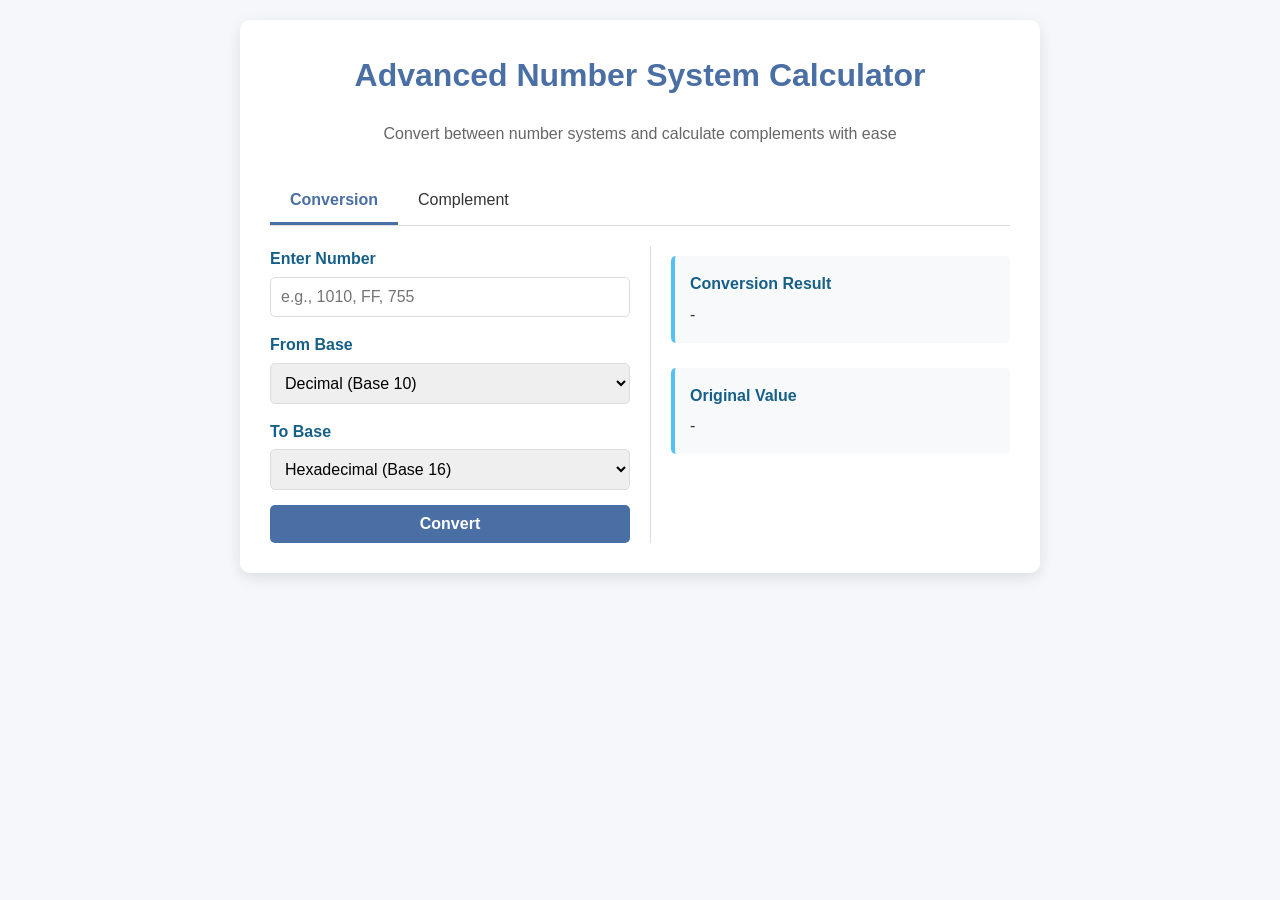
==== index.html @ 7c6caaec "v1" ====
<!DOCTYPE html>
<html lang="en">
<head>
    <meta charset="UTF-8">
    <meta name="viewport" content="width=device-width, initial-scale=1.0">
    <title>Advanced Number System Calculator</title>
    <style>
        :root {
            --primary-color: #4a6fa5;
            --secondary-color: #166088;
            --accent-color: #4fc3f7;
            --background-color: #f5f7fa;
            --text-color: #333;
            --border-color: #ddd;
            --error-color: #e53935;
            --success-color: #43a047;
        }

        * {
            box-sizing: border-box;
            margin: 0;
            padding: 0;
            font-family: 'Segoe UI', Tahoma, Geneva, Verdana, sans-serif;
        }

        body {
            background-color: var(--background-color);
            color: var(--text-color);
            line-height: 1.6;
            padding: 20px;
        }

        .container {
            max-width: 800px;
            margin: 0 auto;
            background: white;
            border-radius: 10px;
            box-shadow: 0 5px 15px rgba(0, 0, 0, 0.1);
            padding: 30px;
        }

        h1 {
            color: var(--primary-color);
            text-align: center;
            margin-bottom: 20px;
        }

        .description {
            text-align: center;
            margin-bottom: 30px;
            color: #666;
        }

        .calculator {
            display: grid;
            grid-template-columns: 1fr 1fr;
            gap: 20px;
        }

        .input-section, .output-section {
            display: flex;
            flex-direction: column;
            gap: 15px;
        }

        .output-section {
            border-left: 1px solid var(--border-color);
            padding-left: 20px;
        }

        .form-group {
            display: flex;
            flex-direction: column;
            gap: 5px;
        }

        label {
            font-weight: 600;
            color: var(--secondary-color);
        }

        input, select, button {
            padding: 10px;
            border: 1px solid var(--border-color);
            border-radius: 5px;
            font-size: 16px;
        }

        input:focus, select:focus {
            outline: none;
            border-color: var(--accent-color);
            box-shadow: 0 0 0 2px rgba(79, 195, 247, 0.2);
        }

        button {
            background-color: var(--primary-color);
            color: white;
            border: none;
            cursor: pointer;
            font-weight: 600;
            transition: background-color 0.3s;
        }

        button:hover {
            background-color: var(--secondary-color);
        }

        .result {
            margin-top: 10px;
            padding: 15px;
            background-color: #f8f9fa;
            border-radius: 5px;
            border-left: 4px solid var(--accent-color);
        }

        .result-title {
            font-weight: 600;
            margin-bottom: 5px;
            color: var(--secondary-color);
        }

        .error {
            color: var(--error-color);
            font-size: 14px;
            margin-top: 5px;
        }

        .success {
            color: var(--success-color);
        }

        .tabs {
            display: flex;
            margin-bottom: 20px;
            border-bottom: 1px solid var(--border-color);
        }

        .tab {
            padding: 10px 20px;
            cursor: pointer;
            border-bottom: 3px solid transparent;
            transition: all 0.3s;
        }

        .tab.active {
            border-bottom: 3px solid var(--primary-color);
            font-weight: 600;
            color: var(--primary-color);
        }

        .tab-content {
            display: none;
        }

        .tab-content.active {
            display: block;
        }

        @media (max-width: 768px) {
            .calculator {
                grid-template-columns: 1fr;
            }

            .output-section {
                border-left: none;
                border-top: 1px solid var(--border-color);
                padding-left: 0;
                padding-top: 20px;
            }
        }
    </style>
</head>
<body>
    <div class="container">
        <h1>Advanced Number System Calculator</h1>
        <p class="description">Convert between number systems and calculate complements with ease</p>

        <div class="tabs">
            <div class="tab active" data-tab="conversion">Conversion</div>
            <div class="tab" data-tab="complement">Complement</div>
        </div>

        <div class="tab-content active" id="conversion-tab">
            <div class="calculator">
                <div class="input-section">
                    <div class="form-group">
                        <label for="input-value">Enter Number</label>
                        <input type="text" id="input-value" placeholder="e.g., 1010, FF, 755">
                    </div>

                    <div class="form-group">
                        <label for="from-base">From Base</label>
                        <select id="from-base">
                            <option value="2">Binary (Base 2)</option>
                            <option value="8">Octal (Base 8)</option>
                            <option value="10" selected>Decimal (Base 10)</option>
                            <option value="16">Hexadecimal (Base 16)</option>
                        </select>
                    </div>

                    <div class="form-group">
                        <label for="to-base">To Base</label>
                        <select id="to-base">
                            <option value="2">Binary (Base 2)</option>
                            <option value="8">Octal (Base 8)</option>
                            <option value="10">Decimal (Base 10)</option>
                            <option value="16" selected>Hexadecimal (Base 16)</option>
                        </select>
                    </div>

                    <button id="convert-btn">Convert</button>
                </div>

                <div class="output-section">
                    <div class="result">
                        <div class="result-title">Conversion Result</div>
                        <div id="conversion-result">-</div>
                    </div>

                    <div class="result">
                        <div class="result-title">Original Value</div>
                        <div id="original-value">-</div>
                    </div>
                </div>
            </div>
        </div>

        <div class="tab-content" id="complement-tab">
            <div class="calculator">
                <div class="input-section">
                    <div class="form-group">
                        <label for="complement-input">Enter Number</label>
                        <input type="text" id="complement-input" placeholder="e.g., 1010, FF, 755">
                    </div>

                    <div class="form-group">
                        <label for="complement-base">Base</label>
                        <select id="complement-base">
                            <option value="2">Binary (Base 2)</option>
                            <option value="8">Octal (Base 8)</option>
                            <option value="10" selected>Decimal (Base 10)</option>
                            <option value="16">Hexadecimal (Base 16)</option>
                        </select>
                    </div>

                    <div class="form-group">
                        <label>Complement Type</label>
                        <div style="display: flex; gap: 10px;">
                            <label style="display: flex; align-items: center; gap: 5px;">
                                <input type="radio" name="complement-type" value="r-1" checked> 
                                <span>(r-1)'s Complement</span>
                            </label>
                            <label style="display: flex; align-items: center; gap: 5px;">
                                <input type="radio" name="complement-type" value="r"> 
                                <span>r's Complement</span>
                            </label>
                        </div>
                    </div>

                    <button id="calculate-complement-btn">Calculate Complement</button>
                </div>

                <div class="output-section">
                    <div class="result">
                        <div class="result-title">Complement Result</div>
                        <div id="complement-result">-</div>
                    </div>

                    <div class="result">
                        <div class="result-title">Explanation</div>
                        <div id="complement-explanation">-</div>
                    </div>
                </div>
            </div>
        </div>
    </div>

    <script>
        document.addEventListener('DOMContentLoaded', function() {
            // Tab switching functionality
            const tabs = document.querySelectorAll('.tab');
            tabs.forEach(tab => {
                tab.addEventListener('click', function() {
                    // Remove active class from all tabs and content
                    document.querySelectorAll('.tab').forEach(t => t.classList.remove('active'));
                    document.querySelectorAll('.tab-content').forEach(c => c.classList.remove('active'));
                    
                    // Add active class to clicked tab and corresponding content
                    this.classList.add('active');
                    const tabId = this.getAttribute('data-tab');
                    document.getElementById(`${tabId}-tab`).classList.add('active');
                });
            });

            // Conversion functionality
            document.getElementById('convert-btn').addEventListener('click', performConversion);
            
            // Complement functionality
            document.getElementById('calculate-complement-btn').addEventListener('click', calculateComplement);

            // Allow Enter key to trigger conversion
            document.getElementById('input-value').addEventListener('keypress', function(e) {
                if (e.key === 'Enter') performConversion();
            });

            document.getElementById('complement-input').addEventListener('keypress', function(e) {
                if (e.key === 'Enter') calculateComplement();
            });
        });

        function performConversion() {
            const inputValue = document.getElementById('input-value').value.trim();
            const fromBase = parseInt(document.getElementById('from-base').value);
            const toBase = parseInt(document.getElementById('to-base').value);
            
            // Clear previous errors
            document.getElementById('conversion-result').className = '';
            document.getElementById('original-value').className = '';
            
            if (!inputValue) {
                showError('conversion-result', 'Please enter a number');
                return;
            }
            
            try {
                // Convert to decimal first
                let decimalValue;
                if (fromBase === 10) {
                    decimalValue = parseFloat(inputValue);
                    if (isNaN(decimalValue)) throw new Error('Invalid decimal number');
                } else {
                    decimalValue = parseInt(inputValue, fromBase);
                    if (isNaN(decimalValue)) throw new Error(`Invalid base-${fromBase} number`);
                }
                
                // Convert from decimal to target base
                let result;
                if (toBase === 10) {
                    result = decimalValue.toString();
                } else if (toBase === 2 || toBase === 8 || toBase === 16) {
                    if (Number.isInteger(decimalValue)) {
                        result = decimalValue.toString(toBase).toUpperCase();
                    } else {
                        // Handle fractional numbers for non-decimal bases
                        const integerPart = Math.floor(decimalValue);
                        const fractionalPart = decimalValue - integerPart;
                        
                        let integerStr = integerPart.toString(toBase).toUpperCase();
                        let fractionalStr = '';
                        
                        if (fractionalPart > 0) {
                            fractionalStr = '.';
                            let currentFraction = fractionalPart;
                            let precision = 10; // Max digits after point
                            
                            while (precision-- > 0 && currentFraction > 0) {
                                currentFraction *= toBase;
                                const digit = Math.floor(currentFraction);
                                fractionalStr += digit.toString(toBase).toUpperCase();
                                currentFraction -= digit;
                            }
                        }
                        
                        result = integerStr + fractionalStr;
                    }
                } else {
                    throw new Error('Unsupported target base');
                }
                
                // Display results
                document.getElementById('conversion-result').textContent = result;
                document.getElementById('original-value').textContent = 
                    `Base ${fromBase}: ${inputValue} → Base ${toBase}: ${result}`;
                
                // Highlight the result
                document.getElementById('conversion-result').classList.add('success');
            } catch (error) {
                showError('conversion-result', error.message);
            }
        }

        function calculateComplement() {
            const inputValue = document.getElementById('complement-input').value.trim();
            const base = parseInt(document.getElementById('complement-base').value);
            const complementType = document.querySelector('input[name="complement-type"]:checked').value;
            
            // Clear previous errors
            document.getElementById('complement-result').className = '';
            document.getElementById('complement-explanation').className = '';
            
            if (!inputValue) {
                showError('complement-result', 'Please enter a number');
                return;
            }
            
            try {
                // Validate input based on base
                const validChars = {
                    2: /^[01.]+$/,
                    8: /^[0-7.]+$/,
                    10: /^[0-9.]+$/,
                    16: /^[0-9A-Fa-f.]+$/
                }[base];
                
                if (!validChars.test(inputValue)) {
                    throw new Error(`Invalid character for base-${base} number`);
                }
                
                let result, explanation;
                
                if (complementType === 'r-1') {
                    // Calculate (r-1)'s complement (diminished radix complement)
                    if (inputValue.includes('.')) {
                        throw new Error('Fractional numbers not supported for complements');
                    }
                    
                    const digits = inputValue.split('');
                    const complementedDigits = digits.map(d => {
                        const digitValue = parseInt(d, base);
                        const complementedValue = (base - 1) - digitValue;
                        return complementedValue.toString(base).toUpperCase();
                    });
                    
                    result = complementedDigits.join('');
                    explanation = `(r-1)'s complement (diminished radix complement) is calculated by subtracting each digit from ${base-1} (the highest digit in base-${base}).`;
                } else {
                    // Calculate r's complement (radix complement)
                    if (inputValue.includes('.')) {
                        throw new Error('Fractional numbers not supported for complements');
                    }
                    
                    // First calculate (r-1)'s complement
                    const digits = inputValue.split('');
                    const complementedDigits = digits.map(d => {
                        const digitValue = parseInt(d, base);
                        const complementedValue = (base - 1) - digitValue;
                        return complementedValue.toString(base).toUpperCase();
                    });
                    
                    // Then add 1 to get r's complement
                    let carry = 1;
                    let resultDigits = [];
                    
                    for (let i = complementedDigits.length - 1; i >= 0; i--) {
                        let digitValue = parseInt(complementedDigits[i], base) + carry;
                        carry = Math.floor(digitValue / base);
                        digitValue = digitValue % base;
                        resultDigits.unshift(digitValue.toString(base).toUpperCase());
                    }
                    
                    if (carry > 0) {
                        resultDigits.unshift(carry.toString(base).toUpperCase());
                    }
                    
                    result = resultDigits.join('');
                    explanation = `r's complement (radix complement) is calculated by first finding the (r-1)'s complement (subtracting each digit from ${base-1}) and then adding 1 to the result.`;
                }
                
                // Display results
                document.getElementById('complement-result').textContent = result;
                document.getElementById('complement-explanation').textContent = explanation;
                
                // Highlight the result
                document.getElementById('complement-result').classList.add('success');
            } catch (error) {
                showError('complement-result', error.message);
            }
        }

        function showError(elementId, message) {
            const element = document.getElementById(elementId);
            element.textContent = message;
            element.className = 'error';
        }
    </script>
</body>
</html>
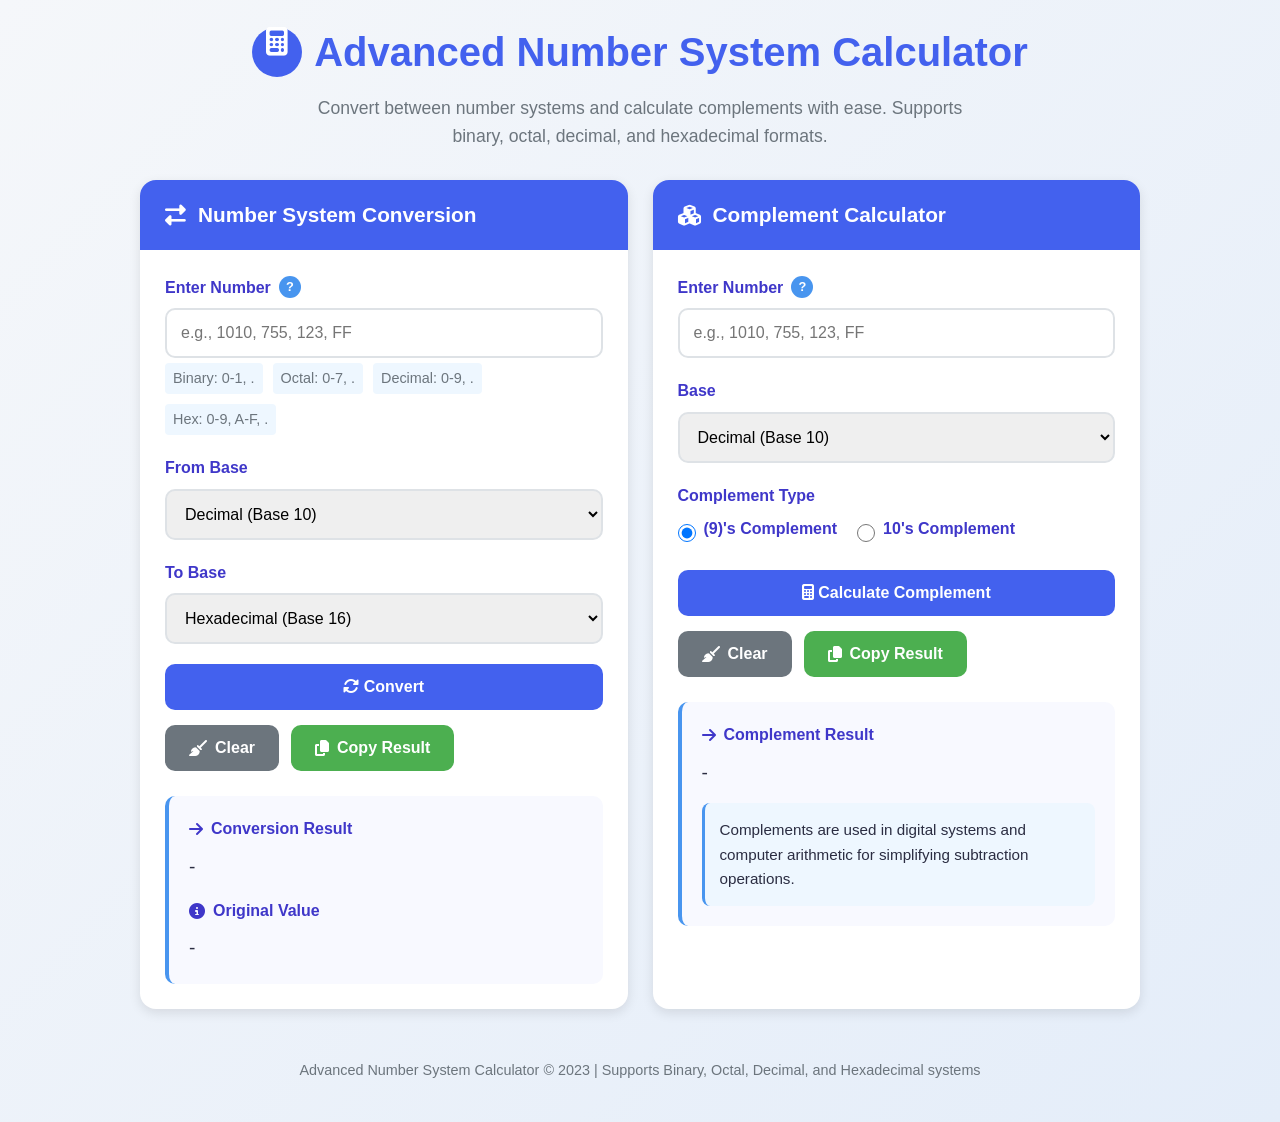
==== commit 8f4d4e7e: "v2" ====
--- a/index.html
+++ b/index.html
@@ -4,474 +4,152 @@
     <meta charset="UTF-8">
     <meta name="viewport" content="width=device-width, initial-scale=1.0">
     <title>Advanced Number System Calculator</title>
-    <style>
-        :root {
-            --primary-color: #4a6fa5;
-            --secondary-color: #166088;
-            --accent-color: #4fc3f7;
-            --background-color: #f5f7fa;
-            --text-color: #333;
-            --border-color: #ddd;
-            --error-color: #e53935;
-            --success-color: #43a047;
-        }
-
-        * {
-            box-sizing: border-box;
-            margin: 0;
-            padding: 0;
-            font-family: 'Segoe UI', Tahoma, Geneva, Verdana, sans-serif;
-        }
-
-        body {
-            background-color: var(--background-color);
-            color: var(--text-color);
-            line-height: 1.6;
-            padding: 20px;
-        }
-
-        .container {
-            max-width: 800px;
-            margin: 0 auto;
-            background: white;
-            border-radius: 10px;
-            box-shadow: 0 5px 15px rgba(0, 0, 0, 0.1);
-            padding: 30px;
-        }
-
-        h1 {
-            color: var(--primary-color);
-            text-align: center;
-            margin-bottom: 20px;
-        }
-
-        .description {
-            text-align: center;
-            margin-bottom: 30px;
-            color: #666;
-        }
-
-        .calculator {
-            display: grid;
-            grid-template-columns: 1fr 1fr;
-            gap: 20px;
-        }
-
-        .input-section, .output-section {
-            display: flex;
-            flex-direction: column;
-            gap: 15px;
-        }
-
-        .output-section {
-            border-left: 1px solid var(--border-color);
-            padding-left: 20px;
-        }
-
-        .form-group {
-            display: flex;
-            flex-direction: column;
-            gap: 5px;
-        }
-
-        label {
-            font-weight: 600;
-            color: var(--secondary-color);
-        }
-
-        input, select, button {
-            padding: 10px;
-            border: 1px solid var(--border-color);
-            border-radius: 5px;
-            font-size: 16px;
-        }
-
-        input:focus, select:focus {
-            outline: none;
-            border-color: var(--accent-color);
-            box-shadow: 0 0 0 2px rgba(79, 195, 247, 0.2);
-        }
-
-        button {
-            background-color: var(--primary-color);
-            color: white;
-            border: none;
-            cursor: pointer;
-            font-weight: 600;
-            transition: background-color 0.3s;
-        }
-
-        button:hover {
-            background-color: var(--secondary-color);
-        }
-
-        .result {
-            margin-top: 10px;
-            padding: 15px;
-            background-color: #f8f9fa;
-            border-radius: 5px;
-            border-left: 4px solid var(--accent-color);
-        }
-
-        .result-title {
-            font-weight: 600;
-            margin-bottom: 5px;
-            color: var(--secondary-color);
-        }
-
-        .error {
-            color: var(--error-color);
-            font-size: 14px;
-            margin-top: 5px;
-        }
-
-        .success {
-            color: var(--success-color);
-        }
-
-        .tabs {
-            display: flex;
-            margin-bottom: 20px;
-            border-bottom: 1px solid var(--border-color);
-        }
-
-        .tab {
-            padding: 10px 20px;
-            cursor: pointer;
-            border-bottom: 3px solid transparent;
-            transition: all 0.3s;
-        }
-
-        .tab.active {
-            border-bottom: 3px solid var(--primary-color);
-            font-weight: 600;
-            color: var(--primary-color);
-        }
-
-        .tab-content {
-            display: none;
-        }
-
-        .tab-content.active {
-            display: block;
-        }
-
-        @media (max-width: 768px) {
-            .calculator {
-                grid-template-columns: 1fr;
-            }
-
-            .output-section {
-                border-left: none;
-                border-top: 1px solid var(--border-color);
-                padding-left: 0;
-                padding-top: 20px;
-            }
-        }
-    </style>
+    <link rel="stylesheet" href="https://cdnjs.cloudflare.com/ajax/libs/font-awesome/6.4.0/css/all.min.css">
+    <link rel="stylesheet" href="styles.css">
 </head>
 <body>
     <div class="container">
-        <h1>Advanced Number System Calculator</h1>
-        <p class="description">Convert between number systems and calculate complements with ease</p>
+        <header>
+            <h1><i class="fas fa-calculator"></i> Advanced Number System Calculator</h1>
+            <p>Convert between number systems and calculate complements with ease. Supports binary, octal, decimal, and hexadecimal formats.</p>
+        </header>
 
-        <div class="tabs">
-            <div class="tab active" data-tab="conversion">Conversion</div>
-            <div class="tab" data-tab="complement">Complement</div>
-        </div>
-
-        <div class="tab-content active" id="conversion-tab">
-            <div class="calculator">
-                <div class="input-section">
+        <div class="card-container">
+            <!-- Conversion Card -->
+            <div class="card">
+                <div class="card-header">
+                    <i class="fas fa-exchange-alt"></i> Number System Conversion
+                </div>
+                <div class="card-body">
                     <div class="form-group">
-                        <label for="input-value">Enter Number</label>
-                        <input type="text" id="input-value" placeholder="e.g., 1010, FF, 755">
+                        <label for="input-value">
+                            Enter Number
+                            <span class="info-badge" title="Examples: Binary (1010.11), Octal (755.4), Decimal (123.45), Hex (FF.A)">?</span>
+                        </label>
+                        <input type="text" id="input-value" class="form-control" placeholder="e.g., 1010, 755, 123, FF">
+                        <div class="base-examples">
+                            <span class="base-example">Binary: 0-1, .</span>
+                            <span class="base-example">Octal: 0-7, .</span>
+                            <span class="base-example">Decimal: 0-9, .</span>
+                            <span class="base-example">Hex: 0-9, A-F, .</span>
+                        </div>
                     </div>
-
+                    
                     <div class="form-group">
                         <label for="from-base">From Base</label>
-                        <select id="from-base">
+                        <select id="from-base" class="form-control">
                             <option value="2">Binary (Base 2)</option>
                             <option value="8">Octal (Base 8)</option>
                             <option value="10" selected>Decimal (Base 10)</option>
                             <option value="16">Hexadecimal (Base 16)</option>
                         </select>
                     </div>
-
+                    
                     <div class="form-group">
                         <label for="to-base">To Base</label>
-                        <select id="to-base">
+                        <select id="to-base" class="form-control">
                             <option value="2">Binary (Base 2)</option>
                             <option value="8">Octal (Base 8)</option>
                             <option value="10">Decimal (Base 10)</option>
                             <option value="16" selected>Hexadecimal (Base 16)</option>
                         </select>
                     </div>
-
-                    <button id="convert-btn">Convert</button>
-                </div>
-
-                <div class="output-section">
-                    <div class="result">
-                        <div class="result-title">Conversion Result</div>
-                        <div id="conversion-result">-</div>
+                    
+                    <button id="convert-btn" class="btn btn-block">
+                        <i class="fas fa-sync-alt"></i> Convert
+                    </button>
+                    
+                    <div class="btn-group">
+                        <button id="clear-conversion" class="btn btn-clear">
+                            <i class="fas fa-broom"></i> Clear
+                        </button>
+                        <button id="copy-conversion" class="btn btn-copy">
+                            <i class="fas fa-copy"></i> Copy Result
+                        </button>
                     </div>
-
-                    <div class="result">
-                        <div class="result-title">Original Value</div>
-                        <div id="original-value">-</div>
+                    
+                    <div class="result-container">
+                        <div class="result-title">
+                            <i class="fas fa-arrow-right"></i> Conversion Result
+                        </div>
+                        <div id="conversion-result" class="result-content">-</div>
+                        <div class="result-title" style="margin-top: 15px;">
+                            <i class="fas fa-info-circle"></i> Original Value
+                        </div>
+                        <div id="original-value" class="result-content">-</div>
                     </div>
                 </div>
             </div>
-        </div>
-
-        <div class="tab-content" id="complement-tab">
-            <div class="calculator">
-                <div class="input-section">
+            
+            <!-- Complement Card -->
+            <div class="card">
+                <div class="card-header">
+                    <i class="fas fa-cubes"></i> Complement Calculator
+                </div>
+                <div class="card-body">
                     <div class="form-group">
-                        <label for="complement-input">Enter Number</label>
-                        <input type="text" id="complement-input" placeholder="e.g., 1010, FF, 755">
+                        <label for="complement-input">
+                            Enter Number
+                            <span class="info-badge" title="Only integer numbers are supported for complement calculations">?</span>
+                        </label>
+                        <input type="text" id="complement-input" class="form-control" placeholder="e.g., 1010, 755, 123, FF">
                     </div>
-
+                    
                     <div class="form-group">
                         <label for="complement-base">Base</label>
-                        <select id="complement-base">
+                        <select id="complement-base" class="form-control">
                             <option value="2">Binary (Base 2)</option>
                             <option value="8">Octal (Base 8)</option>
                             <option value="10" selected>Decimal (Base 10)</option>
                             <option value="16">Hexadecimal (Base 16)</option>
                         </select>
                     </div>
-
+                    
                     <div class="form-group">
                         <label>Complement Type</label>
-                        <div style="display: flex; gap: 10px;">
-                            <label style="display: flex; align-items: center; gap: 5px;">
-                                <input type="radio" name="complement-type" value="r-1" checked> 
-                                <span>(r-1)'s Complement</span>
-                            </label>
-                            <label style="display: flex; align-items: center; gap: 5px;">
-                                <input type="radio" name="complement-type" value="r"> 
-                                <span>r's Complement</span>
-                            </label>
+                        <div class="radio-group">
+                            <div class="radio-item">
+                                <input type="radio" id="r-1" name="complement-type" value="r-1" checked>
+                                <label for="r-1" id="r-1-label">(r-1)'s Complement</label>
+                            </div>
+                            <div class="radio-item">
+                                <input type="radio" id="r" name="complement-type" value="r">
+                                <label for="r" id="r-label">r's Complement</label>
+                            </div>
                         </div>
                     </div>
-
-                    <button id="calculate-complement-btn">Calculate Complement</button>
-                </div>
-
-                <div class="output-section">
-                    <div class="result">
-                        <div class="result-title">Complement Result</div>
-                        <div id="complement-result">-</div>
+                    
+                    <button id="calculate-complement-btn" class="btn btn-block">
+                        <i class="fas fa-calculator"></i> Calculate Complement
+                    </button>
+                    
+                    <div class="btn-group">
+                        <button id="clear-complement" class="btn btn-clear">
+                            <i class="fas fa-broom"></i> Clear
+                        </button>
+                        <button id="copy-complement" class="btn btn-copy">
+                            <i class="fas fa-copy"></i> Copy Result
+                        </button>
                     </div>
-
-                    <div class="result">
-                        <div class="result-title">Explanation</div>
-                        <div id="complement-explanation">-</div>
+                    
+                    <div class="result-container">
+                        <div class="result-title">
+                            <i class="fas fa-arrow-right"></i> Complement Result
+                        </div>
+                        <div id="complement-result" class="result-content">-</div>
+                        <div class="explanation" id="complement-explanation">
+                            Complements are used in digital systems and computer arithmetic for simplifying subtraction operations.
+                        </div>
                     </div>
                 </div>
             </div>
         </div>
+        
+        <div class="footer">
+            <p>Advanced Number System Calculator &copy; 2023 | Supports Binary, Octal, Decimal, and Hexadecimal systems</p>
+        </div>
     </div>
 
-    <script>
-        document.addEventListener('DOMContentLoaded', function() {
-            // Tab switching functionality
-            const tabs = document.querySelectorAll('.tab');
-            tabs.forEach(tab => {
-                tab.addEventListener('click', function() {
-                    // Remove active class from all tabs and content
-                    document.querySelectorAll('.tab').forEach(t => t.classList.remove('active'));
-                    document.querySelectorAll('.tab-content').forEach(c => c.classList.remove('active'));
-                    
-                    // Add active class to clicked tab and corresponding content
-                    this.classList.add('active');
-                    const tabId = this.getAttribute('data-tab');
-                    document.getElementById(`${tabId}-tab`).classList.add('active');
-                });
-            });
-
-            // Conversion functionality
-            document.getElementById('convert-btn').addEventListener('click', performConversion);
-            
-            // Complement functionality
-            document.getElementById('calculate-complement-btn').addEventListener('click', calculateComplement);
-
-            // Allow Enter key to trigger conversion
-            document.getElementById('input-value').addEventListener('keypress', function(e) {
-                if (e.key === 'Enter') performConversion();
-            });
-
-            document.getElementById('complement-input').addEventListener('keypress', function(e) {
-                if (e.key === 'Enter') calculateComplement();
-            });
-        });
-
-        function performConversion() {
-            const inputValue = document.getElementById('input-value').value.trim();
-            const fromBase = parseInt(document.getElementById('from-base').value);
-            const toBase = parseInt(document.getElementById('to-base').value);
-            
-            // Clear previous errors
-            document.getElementById('conversion-result').className = '';
-            document.getElementById('original-value').className = '';
-            
-            if (!inputValue) {
-                showError('conversion-result', 'Please enter a number');
-                return;
-            }
-            
-            try {
-                // Convert to decimal first
-                let decimalValue;
-                if (fromBase === 10) {
-                    decimalValue = parseFloat(inputValue);
-                    if (isNaN(decimalValue)) throw new Error('Invalid decimal number');
-                } else {
-                    decimalValue = parseInt(inputValue, fromBase);
-                    if (isNaN(decimalValue)) throw new Error(`Invalid base-${fromBase} number`);
-                }
-                
-                // Convert from decimal to target base
-                let result;
-                if (toBase === 10) {
-                    result = decimalValue.toString();
-                } else if (toBase === 2 || toBase === 8 || toBase === 16) {
-                    if (Number.isInteger(decimalValue)) {
-                        result = decimalValue.toString(toBase).toUpperCase();
-                    } else {
-                        // Handle fractional numbers for non-decimal bases
-                        const integerPart = Math.floor(decimalValue);
-                        const fractionalPart = decimalValue - integerPart;
-                        
-                        let integerStr = integerPart.toString(toBase).toUpperCase();
-                        let fractionalStr = '';
-                        
-                        if (fractionalPart > 0) {
-                            fractionalStr = '.';
-                            let currentFraction = fractionalPart;
-                            let precision = 10; // Max digits after point
-                            
-                            while (precision-- > 0 && currentFraction > 0) {
-                                currentFraction *= toBase;
-                                const digit = Math.floor(currentFraction);
-                                fractionalStr += digit.toString(toBase).toUpperCase();
-                                currentFraction -= digit;
-                            }
-                        }
-                        
-                        result = integerStr + fractionalStr;
-                    }
-                } else {
-                    throw new Error('Unsupported target base');
-                }
-                
-                // Display results
-                document.getElementById('conversion-result').textContent = result;
-                document.getElementById('original-value').textContent = 
-                    `Base ${fromBase}: ${inputValue} → Base ${toBase}: ${result}`;
-                
-                // Highlight the result
-                document.getElementById('conversion-result').classList.add('success');
-            } catch (error) {
-                showError('conversion-result', error.message);
-            }
-        }
-
-        function calculateComplement() {
-            const inputValue = document.getElementById('complement-input').value.trim();
-            const base = parseInt(document.getElementById('complement-base').value);
-            const complementType = document.querySelector('input[name="complement-type"]:checked').value;
-            
-            // Clear previous errors
-            document.getElementById('complement-result').className = '';
-            document.getElementById('complement-explanation').className = '';
-            
-            if (!inputValue) {
-                showError('complement-result', 'Please enter a number');
-                return;
-            }
-            
-            try {
-                // Validate input based on base
-                const validChars = {
-                    2: /^[01.]+$/,
-                    8: /^[0-7.]+$/,
-                    10: /^[0-9.]+$/,
-                    16: /^[0-9A-Fa-f.]+$/
-                }[base];
-                
-                if (!validChars.test(inputValue)) {
-                    throw new Error(`Invalid character for base-${base} number`);
-                }
-                
-                let result, explanation;
-                
-                if (complementType === 'r-1') {
-                    // Calculate (r-1)'s complement (diminished radix complement)
-                    if (inputValue.includes('.')) {
-                        throw new Error('Fractional numbers not supported for complements');
-                    }
-                    
-                    const digits = inputValue.split('');
-                    const complementedDigits = digits.map(d => {
-                        const digitValue = parseInt(d, base);
-                        const complementedValue = (base - 1) - digitValue;
-                        return complementedValue.toString(base).toUpperCase();
-                    });
-                    
-                    result = complementedDigits.join('');
-                    explanation = `(r-1)'s complement (diminished radix complement) is calculated by subtracting each digit from ${base-1} (the highest digit in base-${base}).`;
-                } else {
-                    // Calculate r's complement (radix complement)
-                    if (inputValue.includes('.')) {
-                        throw new Error('Fractional numbers not supported for complements');
-                    }
-                    
-                    // First calculate (r-1)'s complement
-                    const digits = inputValue.split('');
-                    const complementedDigits = digits.map(d => {
-                        const digitValue = parseInt(d, base);
-                        const complementedValue = (base - 1) - digitValue;
-                        return complementedValue.toString(base).toUpperCase();
-                    });
-                    
-                    // Then add 1 to get r's complement
-                    let carry = 1;
-                    let resultDigits = [];
-                    
-                    for (let i = complementedDigits.length - 1; i >= 0; i--) {
-                        let digitValue = parseInt(complementedDigits[i], base) + carry;
-                        carry = Math.floor(digitValue / base);
-                        digitValue = digitValue % base;
-                        resultDigits.unshift(digitValue.toString(base).toUpperCase());
-                    }
-                    
-                    if (carry > 0) {
-                        resultDigits.unshift(carry.toString(base).toUpperCase());
-                    }
-                    
-                    result = resultDigits.join('');
-                    explanation = `r's complement (radix complement) is calculated by first finding the (r-1)'s complement (subtracting each digit from ${base-1}) and then adding 1 to the result.`;
-                }
-                
-                // Display results
-                document.getElementById('complement-result').textContent = result;
-                document.getElementById('complement-explanation').textContent = explanation;
-                
-                // Highlight the result
-                document.getElementById('complement-result').classList.add('success');
-            } catch (error) {
-                showError('complement-result', error.message);
-            }
-        }
-
-        function showError(elementId, message) {
-            const element = document.getElementById(elementId);
-            element.textContent = message;
-            element.className = 'error';
-        }
-    </script>
+    <script src="script.js"></script>
 </body>
 </html>
--- a/styles.css
+++ b/styles.css
@@ -0,0 +1,281 @@
+* {
+    box-sizing: border-box;
+    margin: 0;
+    padding: 0;
+    font-family: 'Segoe UI', Tahoma, Geneva, Verdana, sans-serif;
+}
+
+:root {
+    --primary: #4361ee;
+    --secondary: #3f37c9;
+    --accent: #4895ef;
+    --dark: #2b2d42;
+    --light: #f8f9fa;
+    --success: #4caf50;
+    --warning: #ff9800;
+    --danger: #f44336;
+    --gray: #6c757d;
+    --border: #dee2e6;
+    --card-bg: #ffffff;
+    --shadow: 0 4px 12px rgba(0, 0, 0, 0.1);
+}
+
+body {
+    background: linear-gradient(135deg, #f5f7fa, #e4edf9);
+    color: var(--dark);
+    line-height: 1.6;
+    min-height: 100vh;
+    padding: 20px;
+    display: flex;
+    justify-content: center;
+    align-items: center;
+}
+
+.container {
+    width: 100%;
+    max-width: 1000px;
+    margin: 0 auto;
+}
+
+header {
+    text-align: center;
+    margin-bottom: 30px;
+}
+
+header h1 {
+    color: var(--primary);
+    font-size: 2.5rem;
+    margin-bottom: 10px;
+    display: flex;
+    align-items: center;
+    justify-content: center;
+    gap: 12px;
+}
+
+header h1 i {
+    background: var(--primary);
+    color: white;
+    width: 50px;
+    height: 50px;
+    border-radius: 50%;
+    display: flex;
+    align-items: center;
+    justify-content: center;
+    font-size: 1.8rem;
+}
+
+header p {
+    color: var(--gray);
+    font-size: 1.1rem;
+    max-width: 700px;
+    margin: 0 auto;
+}
+
+.card-container {
+    display: grid;
+    grid-template-columns: 1fr 1fr;
+    gap: 25px;
+    margin-bottom: 30px;
+}
+
+@media (max-width: 768px) {
+    .card-container {
+        grid-template-columns: 1fr;
+    }
+}
+
+.card {
+    background: var(--card-bg);
+    border-radius: 16px;
+    box-shadow: var(--shadow);
+    overflow: hidden;
+    transition: transform 0.3s ease;
+}
+
+.card:hover {
+    transform: translateY(-5px);
+}
+
+.card-header {
+    background: var(--primary);
+    color: white;
+    padding: 18px 25px;
+    font-size: 1.3rem;
+    font-weight: 600;
+    display: flex;
+    align-items: center;
+    gap: 12px;
+}
+
+.card-body {
+    padding: 25px;
+}
+
+.form-group {
+    margin-bottom: 20px;
+}
+
+.form-group label {
+    display: block;
+    margin-bottom: 8px;
+    font-weight: 600;
+    color: var(--secondary);
+    display: flex;
+    align-items: center;
+    gap: 8px;
+}
+
+.form-control {
+    width: 100%;
+    padding: 14px;
+    border: 2px solid var(--border);
+    border-radius: 10px;
+    font-size: 1rem;
+    transition: border-color 0.3s;
+}
+
+.form-control:focus {
+    outline: none;
+    border-color: var(--accent);
+    box-shadow: 0 0 0 4px rgba(67, 97, 238, 0.15);
+}
+
+.btn {
+    display: inline-flex;
+    align-items: center;
+    justify-content: center;
+    padding: 14px 24px;
+    background: var(--primary);
+    color: white;
+    border: none;
+    border-radius: 10px;
+    font-size: 1rem;
+    font-weight: 600;
+    cursor: pointer;
+    transition: all 0.3s ease;
+    gap: 8px;
+}
+
+.btn:hover {
+    background: var(--secondary);
+    transform: translateY(-2px);
+}
+
+.btn-block {
+    display: block;
+    width: 100%;
+}
+
+.btn-group {
+    display: flex;
+    gap: 12px;
+    margin-top: 15px;
+}
+
+.btn-clear {
+    background: var(--gray);
+}
+
+.btn-copy {
+    background: var(--success);
+}
+
+.btn-copy:hover {
+    background: #3d8b40;
+}
+
+.result-container {
+    margin-top: 25px;
+    padding: 20px;
+    background: #f8f9ff;
+    border-radius: 10px;
+    border-left: 4px solid var(--accent);
+}
+
+.result-title {
+    font-weight: 600;
+    margin-bottom: 10px;
+    color: var(--secondary);
+    display: flex;
+    align-items: center;
+    gap: 8px;
+}
+
+.result-content {
+    font-size: 1.2rem;
+    word-break: break-all;
+}
+
+.explanation {
+    background: #eef7ff;
+    padding: 15px;
+    border-radius: 8px;
+    margin-top: 15px;
+    font-size: 0.95rem;
+    border-left: 3px solid var(--accent);
+}
+
+.radio-group {
+    display: flex;
+    gap: 20px;
+    margin-top: 8px;
+}
+
+.radio-item {
+    display: flex;
+    align-items: center;
+    gap: 8px;
+}
+
+.radio-item input {
+    width: 18px;
+    height: 18px;
+}
+
+.footer {
+    text-align: center;
+    color: var(--gray);
+    padding: 20px;
+    font-size: 0.9rem;
+}
+
+.error {
+    color: var(--danger);
+    font-size: 0.9rem;
+    margin-top: 5px;
+    display: flex;
+    align-items: center;
+    gap: 6px;
+}
+
+.success {
+    color: var(--success);
+}
+
+.info-badge {
+    display: inline-flex;
+    align-items: center;
+    justify-content: center;
+    background: var(--accent);
+    color: white;
+    width: 22px;
+    height: 22px;
+    border-radius: 50%;
+    font-size: 0.8rem;
+    cursor: help;
+}
+
+.base-examples {
+    font-size: 0.9rem;
+    color: var(--gray);
+    margin-top: 5px;
+    display: flex;
+    flex-wrap: wrap;
+    gap: 10px;
+}
+
+.base-example {
+    background: #eef7ff;
+    padding: 4px 8px;
+    border-radius: 4px;
+}
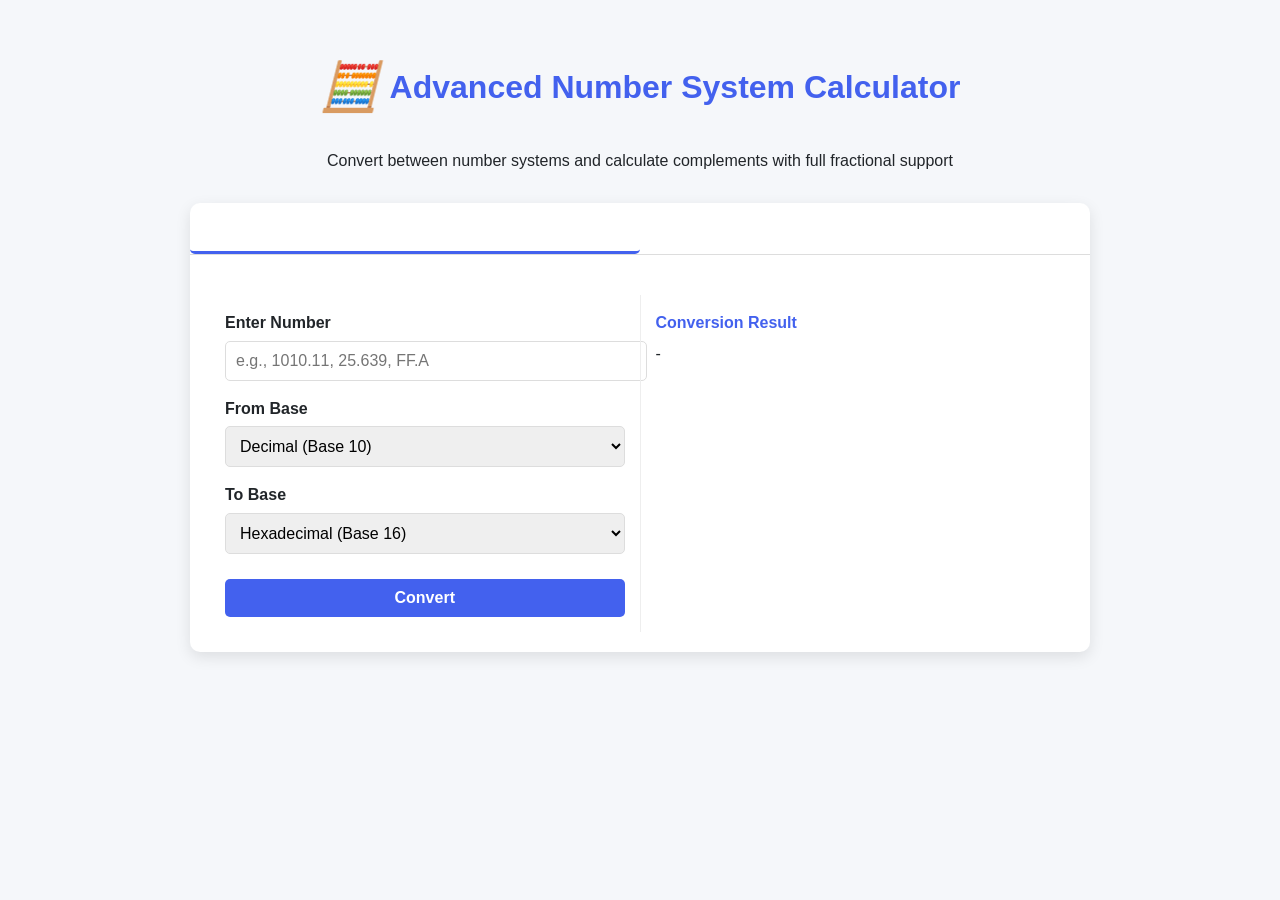
==== commit 5813a062: "v2" ====
--- a/index.html
+++ b/index.html
@@ -4,40 +4,31 @@
     <meta charset="UTF-8">
     <meta name="viewport" content="width=device-width, initial-scale=1.0">
     <title>Advanced Number System Calculator</title>
-    <link rel="stylesheet" href="https://cdnjs.cloudflare.com/ajax/libs/font-awesome/6.4.0/css/all.min.css">
     <link rel="stylesheet" href="styles.css">
 </head>
 <body>
     <div class="container">
         <header>
-            <h1><i class="fas fa-calculator"></i> Advanced Number System Calculator</h1>
-            <p>Convert between number systems and calculate complements with ease. Supports binary, octal, decimal, and hexadecimal formats.</p>
+            <h1><i class="icon">🧮</i> Advanced Number System Calculator</h1>
+            <p>Convert between number systems and calculate complements with full fractional support</p>
         </header>
 
-        <div class="card-container">
-            <!-- Conversion Card -->
-            <div class="card">
-                <div class="card-header">
-                    <i class="fas fa-exchange-alt"></i> Number System Conversion
-                </div>
-                <div class="card-body">
+        <div class="calculator">
+            <div class="tabs">
+                <button class="tab active" data-tab="conversion">Conversion</button>
+                <button class="tab" data-tab="complement">Complement</button>
+            </div>
+
+            <div class="tab-content active" id="conversion">
+                <div class="input-section">
                     <div class="form-group">
-                        <label for="input-value">
-                            Enter Number
-                            <span class="info-badge" title="Examples: Binary (1010.11), Octal (755.4), Decimal (123.45), Hex (FF.A)">?</span>
-                        </label>
-                        <input type="text" id="input-value" class="form-control" placeholder="e.g., 1010, 755, 123, FF">
-                        <div class="base-examples">
-                            <span class="base-example">Binary: 0-1, .</span>
-                            <span class="base-example">Octal: 0-7, .</span>
-                            <span class="base-example">Decimal: 0-9, .</span>
-                            <span class="base-example">Hex: 0-9, A-F, .</span>
-                        </div>
+                        <label for="input-value">Enter Number</label>
+                        <input type="text" id="input-value" placeholder="e.g., 1010.11, 25.639, FF.A">
                     </div>
                     
                     <div class="form-group">
                         <label for="from-base">From Base</label>
-                        <select id="from-base" class="form-control">
+                        <select id="from-base">
                             <option value="2">Binary (Base 2)</option>
                             <option value="8">Octal (Base 8)</option>
                             <option value="10" selected>Decimal (Base 10)</option>
@@ -47,7 +38,7 @@
                     
                     <div class="form-group">
                         <label for="to-base">To Base</label>
-                        <select id="to-base" class="form-control">
+                        <select id="to-base">
                             <option value="2">Binary (Base 2)</option>
                             <option value="8">Octal (Base 8)</option>
                             <option value="10">Decimal (Base 10)</option>
@@ -55,49 +46,27 @@
                         </select>
                     </div>
                     
-                    <button id="convert-btn" class="btn btn-block">
-                        <i class="fas fa-sync-alt"></i> Convert
-                    </button>
-                    
-                    <div class="btn-group">
-                        <button id="clear-conversion" class="btn btn-clear">
-                            <i class="fas fa-broom"></i> Clear
-                        </button>
-                        <button id="copy-conversion" class="btn btn-copy">
-                            <i class="fas fa-copy"></i> Copy Result
-                        </button>
-                    </div>
-                    
-                    <div class="result-container">
-                        <div class="result-title">
-                            <i class="fas fa-arrow-right"></i> Conversion Result
-                        </div>
-                        <div id="conversion-result" class="result-content">-</div>
-                        <div class="result-title" style="margin-top: 15px;">
-                            <i class="fas fa-info-circle"></i> Original Value
-                        </div>
-                        <div id="original-value" class="result-content">-</div>
+                    <button id="convert-btn">Convert</button>
+                </div>
+
+                <div class="output-section">
+                    <div class="result">
+                        <div class="result-title">Conversion Result</div>
+                        <div id="conversion-result">-</div>
                     </div>
                 </div>
             </div>
-            
-            <!-- Complement Card -->
-            <div class="card">
-                <div class="card-header">
-                    <i class="fas fa-cubes"></i> Complement Calculator
-                </div>
-                <div class="card-body">
+
+            <div class="tab-content" id="complement">
+                <div class="input-section">
                     <div class="form-group">
-                        <label for="complement-input">
-                            Enter Number
-                            <span class="info-badge" title="Only integer numbers are supported for complement calculations">?</span>
-                        </label>
-                        <input type="text" id="complement-input" class="form-control" placeholder="e.g., 1010, 755, 123, FF">
+                        <label for="complement-input">Enter Number</label>
+                        <input type="text" id="complement-input" placeholder="e.g., 11101.0110, 25.639">
                     </div>
                     
                     <div class="form-group">
                         <label for="complement-base">Base</label>
-                        <select id="complement-base" class="form-control">
+                        <select id="complement-base">
                             <option value="2">Binary (Base 2)</option>
                             <option value="8">Octal (Base 8)</option>
                             <option value="10" selected>Decimal (Base 10)</option>
@@ -108,45 +77,25 @@
                     <div class="form-group">
                         <label>Complement Type</label>
                         <div class="radio-group">
-                            <div class="radio-item">
-                                <input type="radio" id="r-1" name="complement-type" value="r-1" checked>
-                                <label for="r-1" id="r-1-label">(r-1)'s Complement</label>
-                            </div>
-                            <div class="radio-item">
-                                <input type="radio" id="r" name="complement-type" value="r">
-                                <label for="r" id="r-label">r's Complement</label>
-                            </div>
+                            <label><input type="radio" name="complement-type" value="r-1" checked> <span id="r-1-label">9's Complement</span></label>
+                            <label><input type="radio" name="complement-type" value="r"> <span id="r-label">10's Complement</span></label>
                         </div>
                     </div>
                     
-                    <button id="calculate-complement-btn" class="btn btn-block">
-                        <i class="fas fa-calculator"></i> Calculate Complement
-                    </button>
-                    
-                    <div class="btn-group">
-                        <button id="clear-complement" class="btn btn-clear">
-                            <i class="fas fa-broom"></i> Clear
-                        </button>
-                        <button id="copy-complement" class="btn btn-copy">
-                            <i class="fas fa-copy"></i> Copy Result
-                        </button>
+                    <button id="calculate-complement-btn">Calculate Complement</button>
+                </div>
+
+                <div class="output-section">
+                    <div class="result">
+                        <div class="result-title">Complement Result</div>
+                        <div id="complement-result">-</div>
                     </div>
-                    
-                    <div class="result-container">
-                        <div class="result-title">
-                            <i class="fas fa-arrow-right"></i> Complement Result
-                        </div>
-                        <div id="complement-result" class="result-content">-</div>
-                        <div class="explanation" id="complement-explanation">
-                            Complements are used in digital systems and computer arithmetic for simplifying subtraction operations.
-                        </div>
+                    <div class="result">
+                        <div class="result-title">Explanation</div>
+                        <div id="complement-explanation">-</div>
                     </div>
                 </div>
             </div>
-        </div>
-        
-        <div class="footer">
-            <p>Advanced Number System Calculator &copy; 2023 | Supports Binary, Octal, Decimal, and Hexadecimal systems</p>
         </div>
     </div>
 
--- a/styles.css
+++ b/styles.css
@@ -1,39 +1,25 @@
-* {
-    box-sizing: border-box;
-    margin: 0;
-    padding: 0;
-    font-family: 'Segoe UI', Tahoma, Geneva, Verdana, sans-serif;
-}
-
 :root {
     --primary: #4361ee;
-    --secondary: #3f37c9;
+    --secondary: #3a0ca3;
     --accent: #4895ef;
-    --dark: #2b2d42;
     --light: #f8f9fa;
-    --success: #4caf50;
-    --warning: #ff9800;
-    --danger: #f44336;
-    --gray: #6c757d;
-    --border: #dee2e6;
-    --card-bg: #ffffff;
-    --shadow: 0 4px 12px rgba(0, 0, 0, 0.1);
+    --dark: #212529;
+    --success: #4cc9f0;
+    --danger: #f72585;
+    --warning: #f8961e;
+    --info: #4cc9f0;
 }
 
 body {
-    background: linear-gradient(135deg, #f5f7fa, #e4edf9);
+    font-family: 'Segoe UI', Tahoma, Geneva, Verdana, sans-serif;
+    line-height: 1.6;
+    background: #f5f7fa;
     color: var(--dark);
-    line-height: 1.6;
-    min-height: 100vh;
     padding: 20px;
-    display: flex;
-    justify-content: center;
-    align-items: center;
 }
 
 .container {
-    width: 100%;
-    max-width: 1000px;
+    max-width: 900px;
     margin: 0 auto;
 }
 
@@ -44,238 +30,133 @@
 
 header h1 {
     color: var(--primary);
-    font-size: 2.5rem;
-    margin-bottom: 10px;
     display: flex;
     align-items: center;
     justify-content: center;
-    gap: 12px;
+    gap: 10px;
 }
 
-header h1 i {
-    background: var(--primary);
-    color: white;
-    width: 50px;
-    height: 50px;
-    border-radius: 50%;
-    display: flex;
-    align-items: center;
-    justify-content: center;
-    font-size: 1.8rem;
+.icon {
+    font-size: 1.5em;
 }
 
-header p {
-    color: var(--gray);
-    font-size: 1.1rem;
-    max-width: 700px;
-    margin: 0 auto;
+.tabs {
+    display: flex;
+    margin-bottom: 20px;
+    border-bottom: 1px solid #ddd;
 }
 
-.card-container {
-    display: grid;
-    grid-template-columns: 1fr 1fr;
-    gap: 25px;
-    margin-bottom: 30px;
+.tab {
+    padding: 10px 20px;
+    background: none;
+    border: none;
+    cursor: pointer;
+    font-size: 1rem;
+    border-bottom: 3px solid transparent;
 }
 
-@media (max-width: 768px) {
-    .card-container {
-        grid-template-columns: 1fr;
-    }
+.tab.active {
+    border-bottom: 3px solid var(--primary);
+    font-weight: 600;
 }
 
-.card {
-    background: var(--card-bg);
-    border-radius: 16px;
-    box-shadow: var(--shadow);
+.calculator {
+    background: white;
+    border-radius: 10px;
+    box-shadow: 0 5px 15px rgba(0,0,0,0.1);
     overflow: hidden;
-    transition: transform 0.3s ease;
 }
 
-.card:hover {
-    transform: translateY(-5px);
+.tab-content {
+    display: none;
+    padding: 20px;
 }
 
-.card-header {
-    background: var(--primary);
-    color: white;
-    padding: 18px 25px;
-    font-size: 1.3rem;
-    font-weight: 600;
+.tab-content.active {
     display: flex;
-    align-items: center;
-    gap: 12px;
 }
 
-.card-body {
-    padding: 25px;
+.input-section, .output-section {
+    flex: 1;
+    padding: 15px;
+}
+
+.output-section {
+    border-left: 1px solid #eee;
 }
 
 .form-group {
-    margin-bottom: 20px;
+    margin-bottom: 15px;
 }
 
-.form-group label {
+label {
     display: block;
-    margin-bottom: 8px;
+    margin-bottom: 5px;
     font-weight: 600;
-    color: var(--secondary);
-    display: flex;
-    align-items: center;
-    gap: 8px;
 }
 
-.form-control {
+input, select, button {
     width: 100%;
-    padding: 14px;
-    border: 2px solid var(--border);
-    border-radius: 10px;
+    padding: 10px;
+    border: 1px solid #ddd;
+    border-radius: 5px;
     font-size: 1rem;
-    transition: border-color 0.3s;
 }
 
-.form-control:focus {
-    outline: none;
-    border-color: var(--accent);
-    box-shadow: 0 0 0 4px rgba(67, 97, 238, 0.15);
-}
-
-.btn {
-    display: inline-flex;
-    align-items: center;
-    justify-content: center;
-    padding: 14px 24px;
+button {
     background: var(--primary);
     color: white;
     border: none;
-    border-radius: 10px;
-    font-size: 1rem;
+    cursor: pointer;
     font-weight: 600;
-    cursor: pointer;
-    transition: all 0.3s ease;
-    gap: 8px;
+    margin-top: 10px;
 }
 
-.btn:hover {
+button:hover {
     background: var(--secondary);
-    transform: translateY(-2px);
 }
 
-.btn-block {
-    display: block;
-    width: 100%;
+.radio-group {
+    display: flex;
+    gap: 15px;
+    margin-top: 5px;
 }
 
-.btn-group {
+.radio-group label {
     display: flex;
-    gap: 12px;
-    margin-top: 15px;
+    align-items: center;
+    gap: 5px;
+    font-weight: normal;
+    cursor: pointer;
 }
 
-.btn-clear {
-    background: var(--gray);
-}
-
-.btn-copy {
-    background: var(--success);
-}
-
-.btn-copy:hover {
-    background: #3d8b40;
-}
-
-.result-container {
-    margin-top: 25px;
-    padding: 20px;
-    background: #f8f9ff;
-    border-radius: 10px;
-    border-left: 4px solid var(--accent);
+.result {
+    margin-bottom: 15px;
 }
 
 .result-title {
     font-weight: 600;
-    margin-bottom: 10px;
-    color: var(--secondary);
-    display: flex;
-    align-items: center;
-    gap: 8px;
-}
-
-.result-content {
-    font-size: 1.2rem;
-    word-break: break-all;
-}
-
-.explanation {
-    background: #eef7ff;
-    padding: 15px;
-    border-radius: 8px;
-    margin-top: 15px;
-    font-size: 0.95rem;
-    border-left: 3px solid var(--accent);
-}
-
-.radio-group {
-    display: flex;
-    gap: 20px;
-    margin-top: 8px;
-}
-
-.radio-item {
-    display: flex;
-    align-items: center;
-    gap: 8px;
-}
-
-.radio-item input {
-    width: 18px;
-    height: 18px;
-}
-
-.footer {
-    text-align: center;
-    color: var(--gray);
-    padding: 20px;
-    font-size: 0.9rem;
+    margin-bottom: 5px;
+    color: var(--primary);
 }
 
 .error {
     color: var(--danger);
     font-size: 0.9rem;
     margin-top: 5px;
-    display: flex;
-    align-items: center;
-    gap: 6px;
 }
 
 .success {
     color: var(--success);
 }
 
-.info-badge {
-    display: inline-flex;
-    align-items: center;
-    justify-content: center;
-    background: var(--accent);
-    color: white;
-    width: 22px;
-    height: 22px;
-    border-radius: 50%;
-    font-size: 0.8rem;
-    cursor: help;
-}
-
-.base-examples {
-    font-size: 0.9rem;
-    color: var(--gray);
-    margin-top: 5px;
-    display: flex;
-    flex-wrap: wrap;
-    gap: 10px;
-}
-
-.base-example {
-    background: #eef7ff;
-    padding: 4px 8px;
-    border-radius: 4px;
+@media (max-width: 768px) {
+    .tab-content.active {
+        flex-direction: column;
+    }
+    
+    .output-section {
+        border-left: none;
+        border-top: 1px solid #eee;
+    }
 }
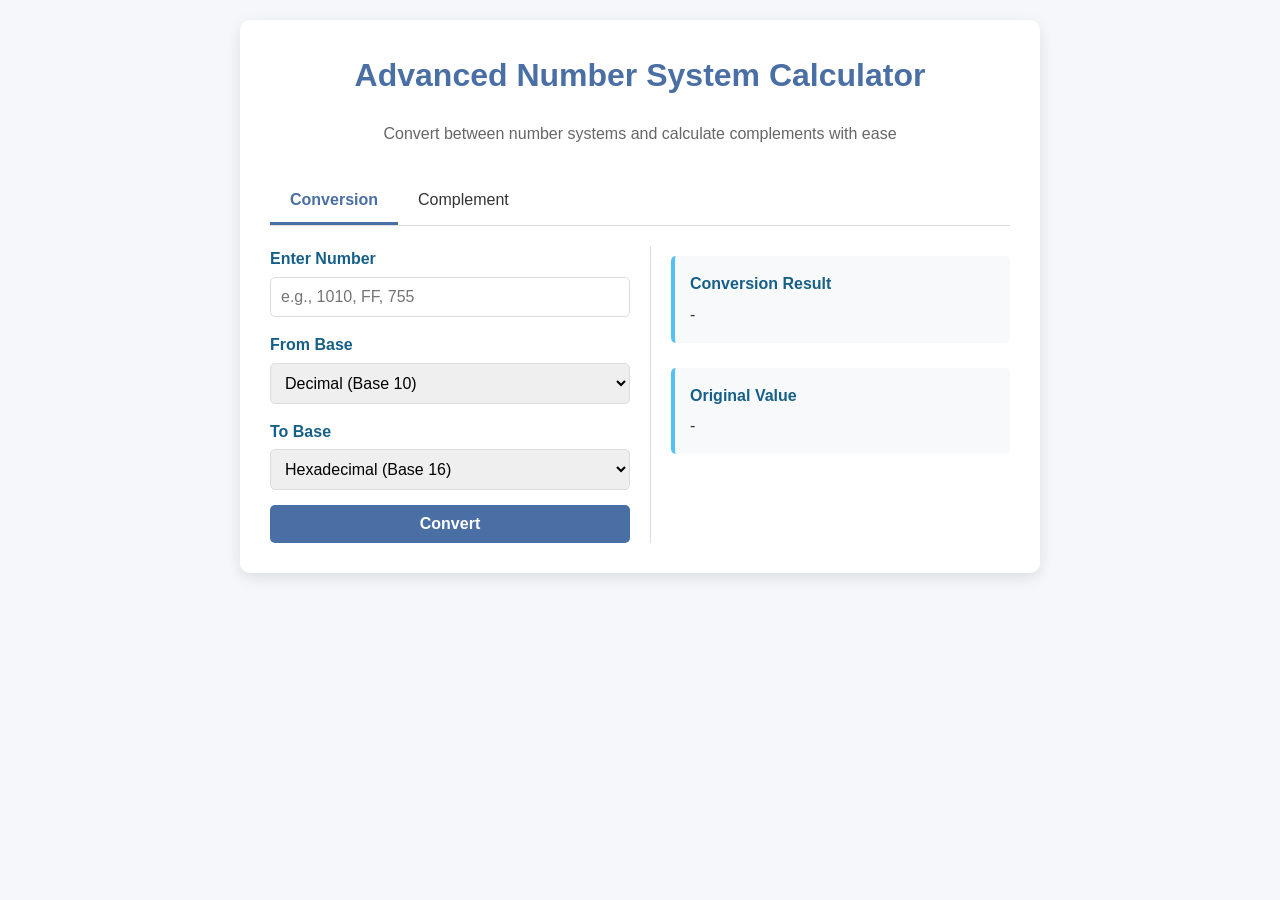
==== commit 8f1d23a1: "v2" ====
--- a/index.html
+++ b/index.html
@@ -8,24 +8,22 @@
 </head>
 <body>
     <div class="container">
-        <header>
-            <h1><i class="icon">🧮</i> Advanced Number System Calculator</h1>
-            <p>Convert between number systems and calculate complements with full fractional support</p>
-        </header>
+        <h1>Advanced Number System Calculator</h1>
+        <p class="description">Convert between number systems and calculate complements with ease</p>
 
-        <div class="calculator">
-            <div class="tabs">
-                <button class="tab active" data-tab="conversion">Conversion</button>
-                <button class="tab" data-tab="complement">Complement</button>
-            </div>
+        <div class="tabs">
+            <div class="tab active" data-tab="conversion">Conversion</div>
+            <div class="tab" data-tab="complement">Complement</div>
+        </div>
 
-            <div class="tab-content active" id="conversion">
+        <div class="tab-content active" id="conversion-tab">
+            <div class="calculator">
                 <div class="input-section">
                     <div class="form-group">
                         <label for="input-value">Enter Number</label>
-                        <input type="text" id="input-value" placeholder="e.g., 1010.11, 25.639, FF.A">
+                        <input type="text" id="input-value" placeholder="e.g., 1010, FF, 755">
                     </div>
-                    
+
                     <div class="form-group">
                         <label for="from-base">From Base</label>
                         <select id="from-base">
@@ -35,7 +33,7 @@
                             <option value="16">Hexadecimal (Base 16)</option>
                         </select>
                     </div>
-                    
+
                     <div class="form-group">
                         <label for="to-base">To Base</label>
                         <select id="to-base">
@@ -45,7 +43,7 @@
                             <option value="16" selected>Hexadecimal (Base 16)</option>
                         </select>
                     </div>
-                    
+
                     <button id="convert-btn">Convert</button>
                 </div>
 
@@ -54,16 +52,23 @@
                         <div class="result-title">Conversion Result</div>
                         <div id="conversion-result">-</div>
                     </div>
+
+                    <div class="result">
+                        <div class="result-title">Original Value</div>
+                        <div id="original-value">-</div>
+                    </div>
                 </div>
             </div>
+        </div>
 
-            <div class="tab-content" id="complement">
+        <div class="tab-content" id="complement-tab">
+            <div class="calculator">
                 <div class="input-section">
                     <div class="form-group">
                         <label for="complement-input">Enter Number</label>
-                        <input type="text" id="complement-input" placeholder="e.g., 11101.0110, 25.639">
+                        <input type="text" id="complement-input" placeholder="e.g., 1010, FF, 755">
                     </div>
-                    
+
                     <div class="form-group">
                         <label for="complement-base">Base</label>
                         <select id="complement-base">
@@ -73,15 +78,21 @@
                             <option value="16">Hexadecimal (Base 16)</option>
                         </select>
                     </div>
-                    
+
                     <div class="form-group">
                         <label>Complement Type</label>
-                        <div class="radio-group">
-                            <label><input type="radio" name="complement-type" value="r-1" checked> <span id="r-1-label">9's Complement</span></label>
-                            <label><input type="radio" name="complement-type" value="r"> <span id="r-label">10's Complement</span></label>
+                        <div style="display: flex; gap: 10px;">
+                            <label style="display: flex; align-items: center; gap: 5px;">
+                                <input type="radio" name="complement-type" value="r-1" checked> 
+                                <span id="r-1-label">(r-1)'s Complement</span>
+                            </label>
+                            <label style="display: flex; align-items: center; gap: 5px;">
+                                <input type="radio" name="complement-type" value="r"> 
+                                <span id="r-label">r's Complement</span>
+                            </label>
                         </div>
                     </div>
-                    
+
                     <button id="calculate-complement-btn">Calculate Complement</button>
                 </div>
 
@@ -90,6 +101,7 @@
                         <div class="result-title">Complement Result</div>
                         <div id="complement-result">-</div>
                     </div>
+
                     <div class="result">
                         <div class="result-title">Explanation</div>
                         <div id="complement-explanation">-</div>
--- a/styles.css
+++ b/styles.css
@@ -1,162 +1,163 @@
 :root {
-    --primary: #4361ee;
-    --secondary: #3a0ca3;
-    --accent: #4895ef;
-    --light: #f8f9fa;
-    --dark: #212529;
-    --success: #4cc9f0;
-    --danger: #f72585;
-    --warning: #f8961e;
-    --info: #4cc9f0;
+    --primary-color: #4a6fa5;
+    --secondary-color: #166088;
+    --accent-color: #4fc3f7;
+    --background-color: #f5f7fa;
+    --text-color: #333;
+    --border-color: #ddd;
+    --error-color: #e53935;
+    --success-color: #43a047;
+}
+
+* {
+    box-sizing: border-box;
+    margin: 0;
+    padding: 0;
+    font-family: 'Segoe UI', Tahoma, Geneva, Verdana, sans-serif;
 }
 
 body {
-    font-family: 'Segoe UI', Tahoma, Geneva, Verdana, sans-serif;
+    background-color: var(--background-color);
+    color: var(--text-color);
     line-height: 1.6;
-    background: #f5f7fa;
-    color: var(--dark);
     padding: 20px;
 }
 
 .container {
-    max-width: 900px;
+    max-width: 800px;
     margin: 0 auto;
+    background: white;
+    border-radius: 10px;
+    box-shadow: 0 5px 15px rgba(0, 0, 0, 0.1);
+    padding: 30px;
 }
 
-header {
+h1 {
+    color: var(--primary-color);
+    text-align: center;
+    margin-bottom: 20px;
+}
+
+.description {
     text-align: center;
     margin-bottom: 30px;
+    color: #666;
 }
 
-header h1 {
-    color: var(--primary);
-    display: flex;
-    align-items: center;
-    justify-content: center;
-    gap: 10px;
+.calculator {
+    display: grid;
+    grid-template-columns: 1fr 1fr;
+    gap: 20px;
 }
 
-.icon {
-    font-size: 1.5em;
+.input-section, .output-section {
+    display: flex;
+    flex-direction: column;
+    gap: 15px;
+}
+
+.output-section {
+    border-left: 1px solid var(--border-color);
+    padding-left: 20px;
+}
+
+.form-group {
+    display: flex;
+    flex-direction: column;
+    gap: 5px;
+}
+
+label {
+    font-weight: 600;
+    color: var(--secondary-color);
+}
+
+input, select, button {
+    padding: 10px;
+    border: 1px solid var(--border-color);
+    border-radius: 5px;
+    font-size: 16px;
+}
+
+input:focus, select:focus {
+    outline: none;
+    border-color: var(--accent-color);
+    box-shadow: 0 0 0 2px rgba(79, 195, 247, 0.2);
+}
+
+button {
+    background-color: var(--primary-color);
+    color: white;
+    border: none;
+    cursor: pointer;
+    font-weight: 600;
+    transition: background-color 0.3s;
+}
+
+button:hover {
+    background-color: var(--secondary-color);
+}
+
+.result {
+    margin-top: 10px;
+    padding: 15px;
+    background-color: #f8f9fa;
+    border-radius: 5px;
+    border-left: 4px solid var(--accent-color);
+}
+
+.result-title {
+    font-weight: 600;
+    margin-bottom: 5px;
+    color: var(--secondary-color);
+}
+
+.error {
+    color: var(--error-color);
+    font-size: 14px;
+    margin-top: 5px;
+}
+
+.success {
+    color: var(--success-color);
 }
 
 .tabs {
     display: flex;
     margin-bottom: 20px;
-    border-bottom: 1px solid #ddd;
+    border-bottom: 1px solid var(--border-color);
 }
 
 .tab {
     padding: 10px 20px;
-    background: none;
-    border: none;
     cursor: pointer;
-    font-size: 1rem;
     border-bottom: 3px solid transparent;
+    transition: all 0.3s;
 }
 
 .tab.active {
-    border-bottom: 3px solid var(--primary);
+    border-bottom: 3px solid var(--primary-color);
     font-weight: 600;
-}
-
-.calculator {
-    background: white;
-    border-radius: 10px;
-    box-shadow: 0 5px 15px rgba(0,0,0,0.1);
-    overflow: hidden;
+    color: var(--primary-color);
 }
 
 .tab-content {
     display: none;
-    padding: 20px;
 }
 
 .tab-content.active {
-    display: flex;
-}
-
-.input-section, .output-section {
-    flex: 1;
-    padding: 15px;
-}
-
-.output-section {
-    border-left: 1px solid #eee;
-}
-
-.form-group {
-    margin-bottom: 15px;
-}
-
-label {
     display: block;
-    margin-bottom: 5px;
-    font-weight: 600;
-}
-
-input, select, button {
-    width: 100%;
-    padding: 10px;
-    border: 1px solid #ddd;
-    border-radius: 5px;
-    font-size: 1rem;
-}
-
-button {
-    background: var(--primary);
-    color: white;
-    border: none;
-    cursor: pointer;
-    font-weight: 600;
-    margin-top: 10px;
-}
-
-button:hover {
-    background: var(--secondary);
-}
-
-.radio-group {
-    display: flex;
-    gap: 15px;
-    margin-top: 5px;
-}
-
-.radio-group label {
-    display: flex;
-    align-items: center;
-    gap: 5px;
-    font-weight: normal;
-    cursor: pointer;
-}
-
-.result {
-    margin-bottom: 15px;
-}
-
-.result-title {
-    font-weight: 600;
-    margin-bottom: 5px;
-    color: var(--primary);
-}
-
-.error {
-    color: var(--danger);
-    font-size: 0.9rem;
-    margin-top: 5px;
-}
-
-.success {
-    color: var(--success);
 }
 
 @media (max-width: 768px) {
-    .tab-content.active {
-        flex-direction: column;
+    .calculator {
+        grid-template-columns: 1fr;
     }
-    
+
     .output-section {
         border-left: none;
-        border-top: 1px solid #eee;
+        border-top: 1px solid var(--border-color);
+        padding-left: 0;
+        padding-top: 20px;
     }
 }
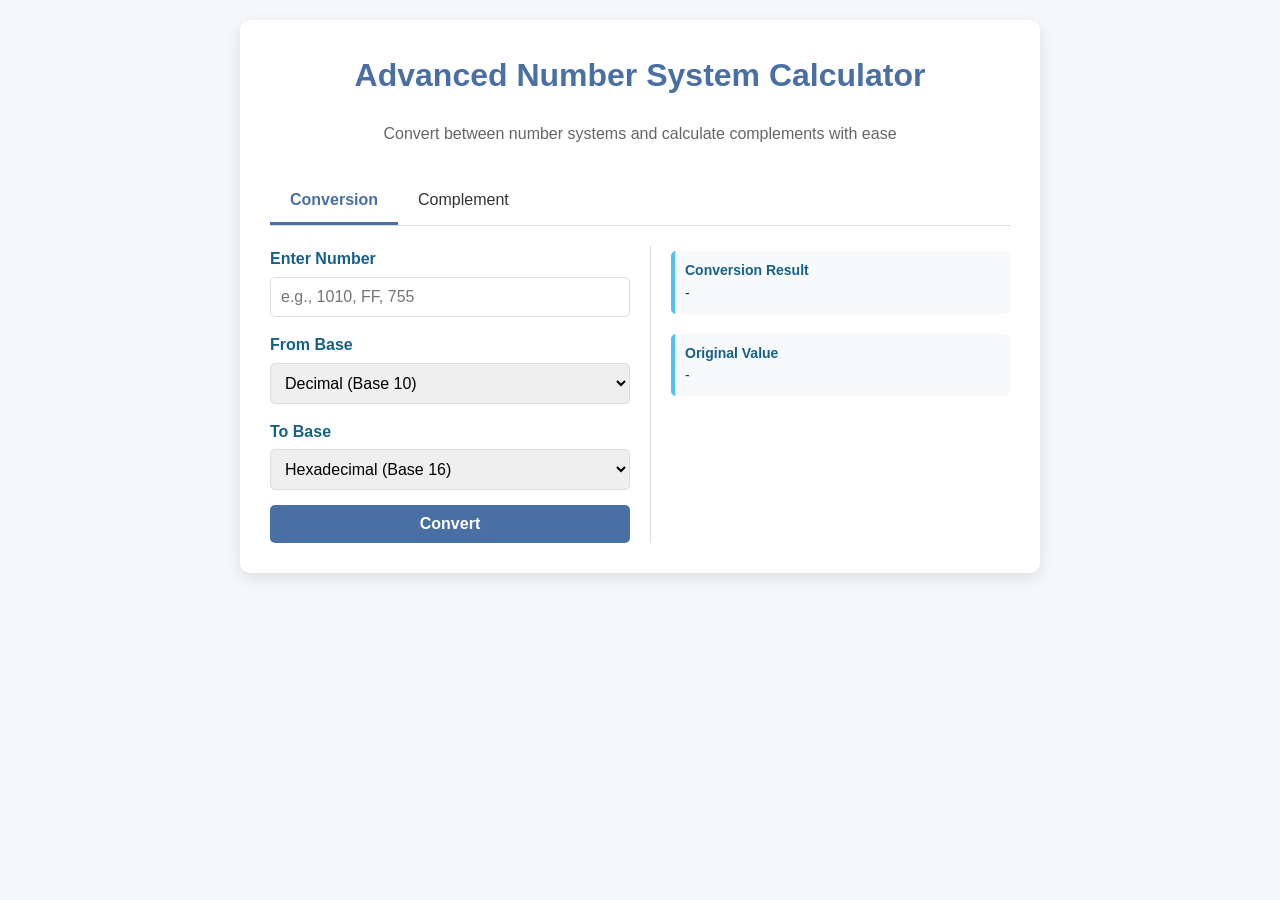
==== commit 0167d7f1: "v2" ====
--- a/index.html
+++ b/index.html
@@ -1,11 +1,13 @@
 <!DOCTYPE html>
 <html lang="en">
+
 <head>
-    <meta charset="UTF-8">
-    <meta name="viewport" content="width=device-width, initial-scale=1.0">
+    <meta charset="UTF-8" />
+    <meta name="viewport" content="width=device-width, initial-scale=1.0" />
     <title>Advanced Number System Calculator</title>
-    <link rel="stylesheet" href="styles.css">
+    <link rel="stylesheet" href="styles.css" />
 </head>
+
 <body>
     <div class="container">
         <h1>Advanced Number System Calculator</h1>
@@ -16,12 +18,13 @@
             <div class="tab" data-tab="complement">Complement</div>
         </div>
 
+        <!-- Conversion Tab -->
         <div class="tab-content active" id="conversion-tab">
             <div class="calculator">
                 <div class="input-section">
                     <div class="form-group">
                         <label for="input-value">Enter Number</label>
-                        <input type="text" id="input-value" placeholder="e.g., 1010, FF, 755">
+                        <input type="text" id="input-value" placeholder="e.g., 1010, FF, 755" />
                     </div>
 
                     <div class="form-group">
@@ -61,12 +64,13 @@
             </div>
         </div>
 
+        <!-- Complement Tab -->
         <div class="tab-content" id="complement-tab">
             <div class="calculator">
                 <div class="input-section">
                     <div class="form-group">
                         <label for="complement-input">Enter Number</label>
-                        <input type="text" id="complement-input" placeholder="e.g., 1010, FF, 755">
+                        <input type="text" id="complement-input" placeholder="e.g., 1010, FF, 755" />
                     </div>
 
                     <div class="form-group">
@@ -83,11 +87,11 @@
                         <label>Complement Type</label>
                         <div style="display: flex; gap: 10px;">
                             <label style="display: flex; align-items: center; gap: 5px;">
-                                <input type="radio" name="complement-type" value="r-1" checked> 
+                                <input type="radio" name="complement-type" value="r-1" checked />
                                 <span id="r-1-label">(r-1)'s Complement</span>
                             </label>
                             <label style="display: flex; align-items: center; gap: 5px;">
-                                <input type="radio" name="complement-type" value="r"> 
+                                <input type="radio" name="complement-type" value="r" />
                                 <span id="r-label">r's Complement</span>
                             </label>
                         </div>
@@ -101,11 +105,6 @@
                         <div class="result-title">Complement Result</div>
                         <div id="complement-result">-</div>
                     </div>
-
-                    <div class="result">
-                        <div class="result-title">Explanation</div>
-                        <div id="complement-explanation">-</div>
-                    </div>
                 </div>
             </div>
         </div>
@@ -113,4 +112,5 @@
 
     <script src="script.js"></script>
 </body>
+
 </html>
--- a/styles.css
+++ b/styles.css
@@ -50,7 +50,8 @@
     gap: 20px;
 }
 
-.input-section, .output-section {
+.input-section,
+.output-section {
     display: flex;
     flex-direction: column;
     gap: 15px;
@@ -72,14 +73,17 @@
     color: var(--secondary-color);
 }
 
-input, select, button {
+input,
+select,
+button {
     padding: 10px;
     border: 1px solid var(--border-color);
     border-radius: 5px;
     font-size: 16px;
 }
 
-input:focus, select:focus {
+input:focus,
+select:focus {
     outline: none;
     border-color: var(--accent-color);
     box-shadow: 0 0 0 2px rgba(79, 195, 247, 0.2);
@@ -99,17 +103,20 @@
 }
 
 .result {
-    margin-top: 10px;
-    padding: 15px;
+    margin-top: 5px;
+    padding: 10px;
     background-color: #f8f9fa;
     border-radius: 5px;
     border-left: 4px solid var(--accent-color);
+    font-size: 14px;
+    line-height: 1.4;
 }
 
 .result-title {
     font-weight: 600;
-    margin-bottom: 5px;
+    margin-bottom: 3px;
     color: var(--secondary-color);
+    font-size: 14px;
 }
 
 .error {
@@ -160,4 +167,4 @@
         padding-left: 0;
         padding-top: 20px;
     }
-}+}
